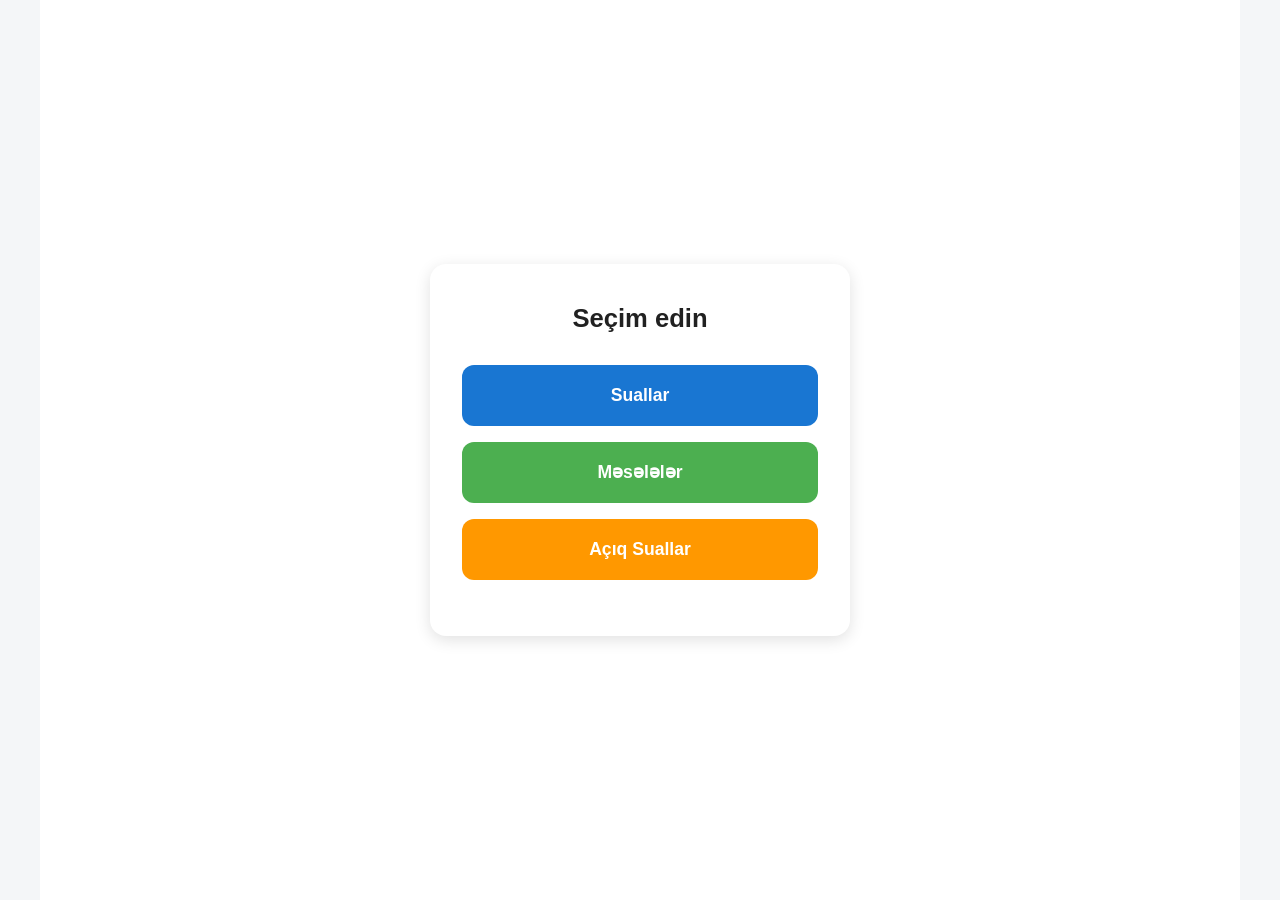
==== index.html @ dc727425 "first commit" ====
<!DOCTYPE html>
<html lang="az">
<head>
  <meta charset="UTF-8" />
  <meta name="viewport" content="width=device-width, initial-scale=1.0" />
  <title>Test Seçimi</title>
  <link rel="stylesheet" href="./CSS/styles0.css" />
</head>
<body>

  <div class="app">
    <div class="content center-content">
      <div class="menu-card">
        <h1 class="menu-title">Seçim edin</h1>

        <button class="menu-btn primary" onclick="goToQuestions()">
          Suallar
        </button>

        <button class="menu-btn secondary" onclick="goToConditions()">
          Məsələlər
        </button>

        <!-- New button added -->
        <button class="menu-btn tertiary" onclick="goToOpenQuestions()">
          Açıq Suallar
        </button>
      </div>
    </div>
  </div>

  <script src="./JavaScript/script0.js"></script>
</body>
</html>
---- CSS/styles0.css ----
/* ==== BASE (same system you sent) ==== */
:root {
  --primary-color: #1976d2;
  --primary-dark: #1565c0;
  --secondary-color: #4caf50;
  --secondary-dark: #2e7d32;
  --light-bg: #f4f6f8;
  --white: #ffffff;
  --text-primary: #212121;
  --text-secondary: #757575;
  --border-color: #e0e0e0;
  --shadow-light: 0 2px 8px rgba(0,0,0,0.08);
  --shadow-medium: 0 4px 16px rgba(0,0,0,0.12);
  --radius-md: 12px;
  --radius-lg: 16px;
  --transition: all 0.3s ease;
}

* {
  box-sizing: border-box;
  margin: 0;
  padding: 0;
}

html, body {
  height: 100%;
  font-family: -apple-system, BlinkMacSystemFont, 'Segoe UI', Roboto, sans-serif;
  background: var(--light-bg);
  color: var(--text-primary);
}

/* ==== APP ==== */
.app {
  min-height: 100vh;
  max-width: 1200px;
  margin: 0 auto;
  background: var(--white);
  display: flex;
}

/* ==== CENTER CONTENT ==== */
.center-content {
  flex: 1;
  display: flex;
  align-items: center;
  justify-content: center;
  padding: 1.5rem;
}

/* ==== MENU CARD ==== */
.menu-card {
  background: var(--white);
  padding: 2.5rem 2rem;
  border-radius: var(--radius-lg);
  box-shadow: var(--shadow-medium);
  width: 100%;
  max-width: 420px;
  text-align: center;
}

.menu-title {
  font-size: 1.6rem;
  margin-bottom: 2rem;
  color: var(--text-primary);
}

/* ==== BUTTONS ==== */
.menu-btn {
  width: 100%;
  padding: 1.25rem;
  margin-bottom: 1rem;
  font-size: 1.1rem;
  font-weight: 600;
  border-radius: var(--radius-md);
  border: none;
  cursor: pointer;
  transition: var(--transition);
}

.menu-btn.primary {
  background: var(--primary-color);
  color: white;
}

.menu-btn.primary:hover {
  background: var(--primary-dark);
  transform: translateY(-2px);
  box-shadow: var(--shadow-light);
}

.menu-btn.secondary {
  background: var(--secondary-color);
  color: white;
}

.menu-btn.secondary:hover {
  background: var(--secondary-dark);
  transform: translateY(-2px);
  box-shadow: var(--shadow-light);
}

/* ==== MOBILE ==== */
@media (max-width: 767px) {
  .menu-card {
    padding: 2rem 1.5rem;
  }

  .menu-title {
    font-size: 1.3rem;
  }

  .menu-btn {
    font-size: 1rem;
    padding: 1rem;
  }
}
/* Add a new color variable for the third button */
:root {
  /* ... existing variables ... */
  --tertiary-color: #ff9800;
  --tertiary-dark: #f57c00;
}

/* Add styling for the tertiary button */
.menu-btn.tertiary {
  background: var(--tertiary-color);
  color: white;
}

.menu-btn.tertiary:hover {
  background: var(--tertiary-dark);
  transform: translateY(-2px);
  box-shadow: var(--shadow-light);
}
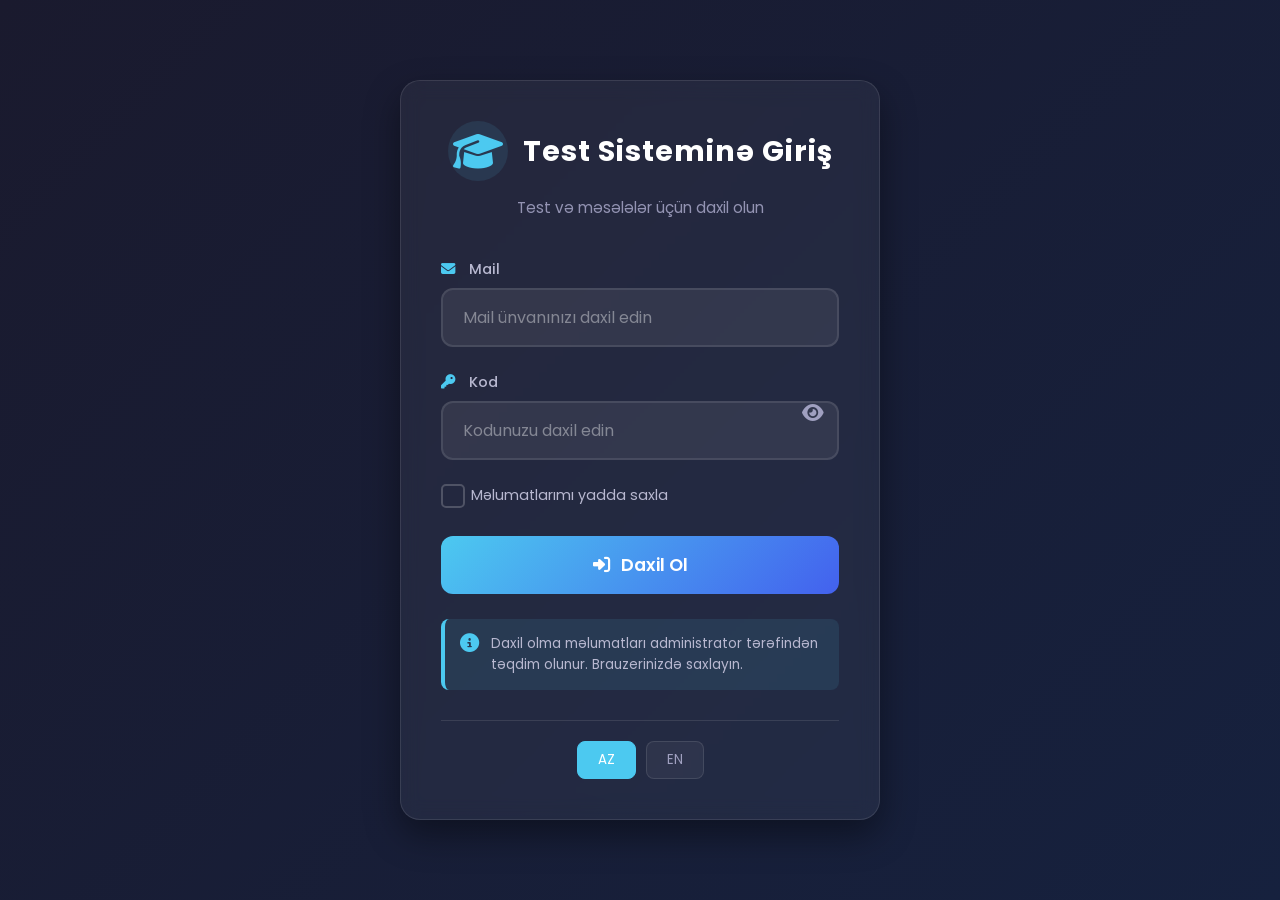
==== commit 6bf4ef6b: "salam" ====
--- a/index.html
+++ b/index.html
@@ -1,34 +1,68 @@
 <!DOCTYPE html>
-<html lang="az">
+<html lang="en">
 <head>
-  <meta charset="UTF-8" />
-  <meta name="viewport" content="width=device-width, initial-scale=1.0" />
-  <title>Test Seçimi</title>
-  <link rel="stylesheet" href="./CSS/styles0.css" />
+    <meta charset="UTF-8">
+    <meta name="viewport" content="width=device-width, initial-scale=1.0">
+    <title>Login - Test Sisteminə Giriş</title>
+    <link rel="stylesheet" href="./CSS/styles3.css">
+    <link rel="stylesheet" href="https://cdnjs.cloudflare.com/ajax/libs/font-awesome/6.4.0/css/all.min.css">
+    <link href="https://fonts.googleapis.com/css2?family=Poppins:wght@300;400;500;600;700&display=swap" rel="stylesheet">
 </head>
 <body>
+    <div class="container">
+        <div class="login-box">
+            <div class="header">
+                <div class="logo">
+                    <i class="fas fa-graduation-cap"></i>
+                    <h1>Test Sisteminə Giriş</h1>
+                </div>
+                <p class="subtitle">Test və məsələlər üçün daxil olun</p>
+            </div>
+            
+            <form id="loginForm" class="login-form">
+                <div class="form-group">
+                    <label for="email">
+                        <i class="fas fa-envelope"></i> Mail
+                    </label>
+                    <input type="email" id="email" name="email" placeholder="Mail ünvanınızı daxil edin" required>
+                </div>
+                
+                <div class="form-group">
+                    <label for="password">
+                        <i class="fas fa-key"></i> Kod
+                    </label>
+                    <input type="password" id="password" name="password" placeholder="Kodunuzu daxil edin" required>
+                    <div class="password-toggle">
+                        <i class="fas fa-eye" id="togglePassword"></i>
+                    </div>
+                </div>
+                
+                <div class="form-options">
+                    <label class="checkbox">
+                        <input type="checkbox" id="remember">
+                        <span>Məlumatlarımı yadda saxla</span>
+                    </label>
+                </div>
+                
+                <button type="submit" class="login-btn">
+                    <i class="fas fa-sign-in-alt"></i> Daxil Ol
+                </button>
+                
+                <div class="info-box">
+                    <i class="fas fa-info-circle"></i>
+                    <p>Daxil olma məlumatları administrator tərəfindən təqdim olunur. Brauzerinizdə saxlayın.</p>
+                </div>
+            </form>
+            
+            <div class="message" id="message"></div>
+            
+            <div class="language-switch">
+                <button class="lang-btn active" id="langAz">AZ</button>
+                <button class="lang-btn" id="langEn">EN</button>
+            </div>
+        </div>
+    </div>
 
-  <div class="app">
-    <div class="content center-content">
-      <div class="menu-card">
-        <h1 class="menu-title">Seçim edin</h1>
-
-        <button class="menu-btn primary" onclick="goToQuestions()">
-          Suallar
-        </button>
-
-        <button class="menu-btn secondary" onclick="goToConditions()">
-          Məsələlər
-        </button>
-
-        <!-- New button added -->
-        <button class="menu-btn tertiary" onclick="goToOpenQuestions()">
-          Açıq Suallar
-        </button>
-      </div>
-    </div>
-  </div>
-
-  <script src="./JavaScript/script0.js"></script>
+    <script src="./JavaScript/script4.js"></script>
 </body>
 </html>
--- a/CSS/styles3.css
+++ b/CSS/styles3.css
@@ -0,0 +1,328 @@
+* {
+    margin: 0;
+    padding: 0;
+    box-sizing: border-box;
+    font-family: 'Poppins', sans-serif;
+}
+
+body {
+    background: linear-gradient(135deg, #1a1a2e 0%, #16213e 100%);
+    min-height: 100vh;
+    display: flex;
+    align-items: center;
+    justify-content: center;
+    padding: 20px;
+}
+
+.container {
+    width: 100%;
+    max-width: 480px;
+    animation: fadeIn 0.8s ease-out;
+}
+
+@keyframes fadeIn {
+    from { opacity: 0; transform: translateY(20px); }
+    to { opacity: 1; transform: translateY(0); }
+}
+
+.login-box {
+    background: rgba(255, 255, 255, 0.05);
+    backdrop-filter: blur(10px);
+    border-radius: 20px;
+    padding: 40px;
+    box-shadow: 0 15px 35px rgba(0, 0, 0, 0.4);
+    border: 1px solid rgba(255, 255, 255, 0.1);
+}
+
+.header {
+    text-align: center;
+    margin-bottom: 40px;
+}
+
+.logo {
+    display: flex;
+    align-items: center;
+    justify-content: center;
+    gap: 15px;
+    margin-bottom: 15px;
+}
+
+.logo i {
+    font-size: 2.5rem;
+    color: #4cc9f0;
+    background: rgba(76, 201, 240, 0.1);
+    width: 60px;
+    height: 60px;
+    display: flex;
+    align-items: center;
+    justify-content: center;
+    border-radius: 50%;
+}
+
+.logo h1 {
+    color: #fff;
+    font-size: 1.8rem;
+    font-weight: 700;
+    letter-spacing: 1px;
+}
+
+.subtitle {
+    color: #a0a0c0;
+    font-size: 0.95rem;
+    opacity: 0.9;
+}
+
+.login-form {
+    margin-bottom: 30px;
+}
+
+.form-group {
+    margin-bottom: 25px;
+    position: relative;
+}
+
+.form-group label {
+    display: block;
+    color: #b8b8d0;
+    margin-bottom: 8px;
+    font-size: 0.9rem;
+    font-weight: 500;
+}
+
+.form-group label i {
+    margin-right: 10px;
+    color: #4cc9f0;
+}
+
+.form-group input {
+    width: 100%;
+    padding: 15px 20px;
+    padding-right: 50px;
+    background: rgba(255, 255, 255, 0.07);
+    border: 2px solid rgba(255, 255, 255, 0.1);
+    border-radius: 12px;
+    color: #fff;
+    font-size: 1rem;
+    transition: all 0.3s ease;
+}
+
+.form-group input:focus {
+    outline: none;
+    border-color: #4cc9f0;
+    background: rgba(255, 255, 255, 0.1);
+    box-shadow: 0 0 0 3px rgba(76, 201, 240, 0.2);
+}
+
+.form-group input::placeholder {
+    color: rgba(255, 255, 255, 0.4);
+}
+
+.password-toggle {
+    position: absolute;
+    right: 15px;
+    top: 42px;
+    transform: translateY(-50%);
+    cursor: pointer;
+    color: #a0a0c0;
+    transition: color 0.3s ease;
+}
+
+.password-toggle:hover {
+    color: #4cc9f0;
+}
+
+.password-toggle i {
+    font-size: 1.2rem;
+}
+
+.form-options {
+    display: flex;
+    justify-content: space-between;
+    align-items: center;
+    margin-bottom: 30px;
+}
+
+.checkbox {
+    display: flex;
+    align-items: center;
+    cursor: pointer;
+    color: #b8b8d0;
+    font-size: 0.9rem;
+}
+
+.checkbox input {
+    display: none;
+}
+
+.checkbox span {
+    position: relative;
+    padding-left: 30px;
+}
+
+.checkbox span::before {
+    content: '';
+    position: absolute;
+    left: 0;
+    top: 50%;
+    transform: translateY(-50%);
+    width: 20px;
+    height: 20px;
+    border: 2px solid rgba(255, 255, 255, 0.2);
+    border-radius: 5px;
+    transition: all 0.3s ease;
+}
+
+.checkbox input:checked + span::before {
+    background: #4cc9f0;
+    border-color: #4cc9f0;
+}
+
+.checkbox input:checked + span::after {
+    content: '✓';
+    position: absolute;
+    left: 5px;
+    top: 50%;
+    transform: translateY(-50%);
+    color: white;
+    font-size: 0.8rem;
+    font-weight: bold;
+}
+
+.login-btn {
+    width: 100%;
+    padding: 16px;
+    background: linear-gradient(135deg, #4cc9f0 0%, #4361ee 100%);
+    border: none;
+    border-radius: 12px;
+    color: white;
+    font-size: 1.1rem;
+    font-weight: 600;
+    cursor: pointer;
+    transition: all 0.3s ease;
+    display: flex;
+    align-items: center;
+    justify-content: center;
+    gap: 10px;
+    margin-bottom: 25px;
+}
+
+.login-btn:hover {
+    transform: translateY(-2px);
+    box-shadow: 0 7px 20px rgba(76, 201, 240, 0.4);
+}
+
+.login-btn:active {
+    transform: translateY(0);
+}
+
+.info-box {
+    background: rgba(76, 201, 240, 0.1);
+    border-left: 4px solid #4cc9f0;
+    padding: 15px;
+    border-radius: 8px;
+    display: flex;
+    gap: 12px;
+    margin-top: 20px;
+}
+
+.info-box i {
+    color: #4cc9f0;
+    font-size: 1.2rem;
+    flex-shrink: 0;
+}
+
+.info-box p {
+    color: #b8b8d0;
+    font-size: 0.85rem;
+    line-height: 1.5;
+}
+
+.message {
+    padding: 15px;
+    border-radius: 10px;
+    text-align: center;
+    margin-top: 20px;
+    display: none;
+    animation: slideIn 0.3s ease;
+}
+
+@keyframes slideIn {
+    from { opacity: 0; transform: translateY(-10px); }
+    to { opacity: 1; transform: translateY(0); }
+}
+
+.message.success {
+    background: rgba(72, 187, 120, 0.1);
+    color: #48bb78;
+    border: 1px solid rgba(72, 187, 120, 0.3);
+    display: block;
+}
+
+.message.error {
+    background: rgba(245, 101, 101, 0.1);
+    color: #f56565;
+    border: 1px solid rgba(245, 101, 101, 0.3);
+    display: block;
+}
+
+.language-switch {
+    display: flex;
+    justify-content: center;
+    gap: 10px;
+    margin-top: 20px;
+    padding-top: 20px;
+    border-top: 1px solid rgba(255, 255, 255, 0.1);
+}
+
+.lang-btn {
+    padding: 8px 20px;
+    background: rgba(255, 255, 255, 0.05);
+    border: 1px solid rgba(255, 255, 255, 0.1);
+    border-radius: 8px;
+    color: #a0a0c0;
+    cursor: pointer;
+    transition: all 0.3s ease;
+}
+
+.lang-btn:hover {
+    background: rgba(255, 255, 255, 0.1);
+}
+
+.lang-btn.active {
+    background: #4cc9f0;
+    color: white;
+    border-color: #4cc9f0;
+}
+
+/* Responsive Design */
+@media (max-width: 576px) {
+    .login-box {
+        padding: 30px 25px;
+    }
+    
+    .logo {
+        flex-direction: column;
+        gap: 10px;
+    }
+    
+    .logo h1 {
+        font-size: 1.5rem;
+        text-align: center;
+    }
+    
+    .form-options {
+        flex-direction: column;
+        align-items: flex-start;
+        gap: 15px;
+    }
+    
+    .language-switch {
+        flex-direction: column;
+        align-items: center;
+    }
+    
+    .lang-btn {
+        width: 100%;
+        max-width: 100px;
+    }
+}
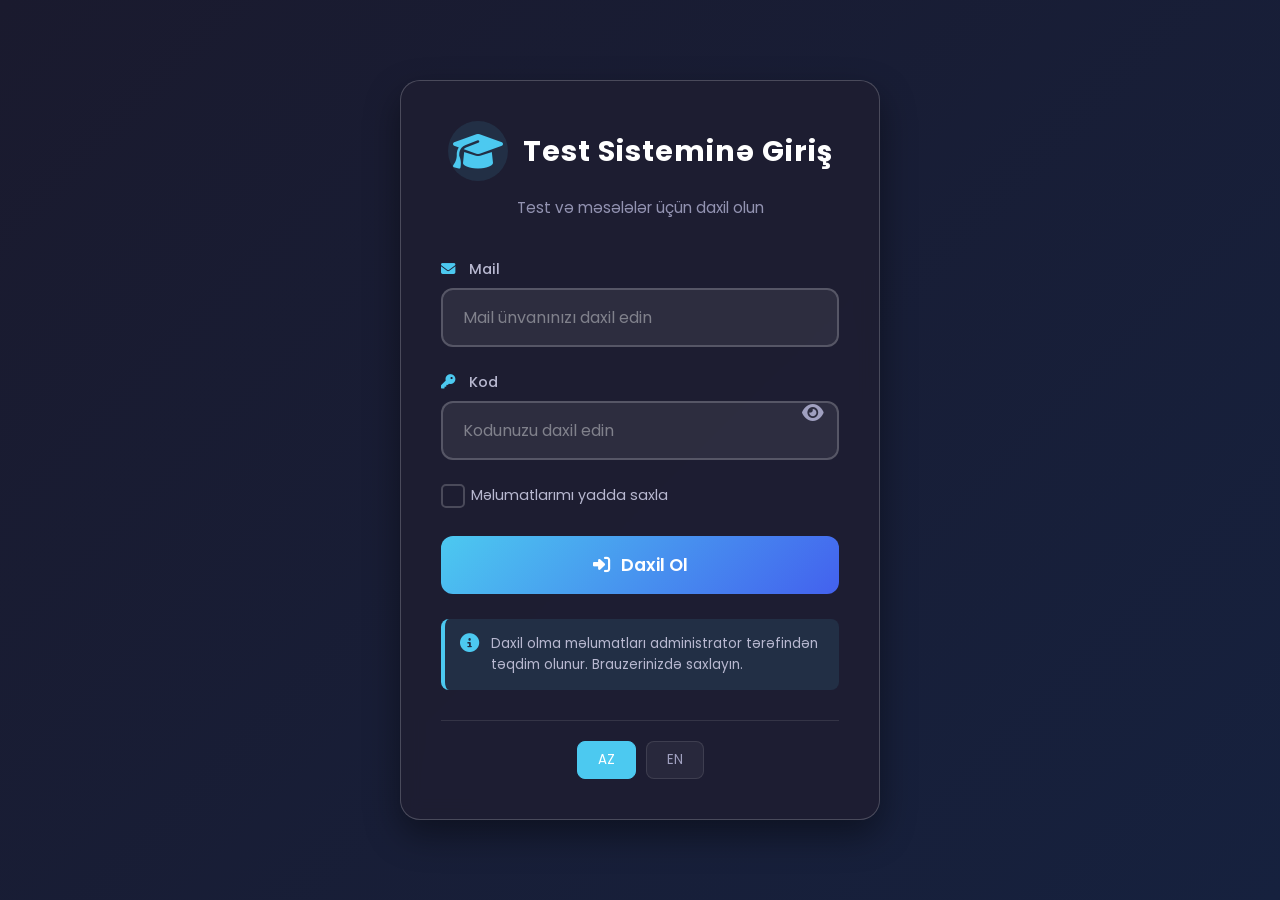
==== commit 4df993a9: "safari" ====
--- a/index.html
+++ b/index.html
@@ -7,6 +7,9 @@
     <link rel="stylesheet" href="./CSS/styles3.css">
     <link rel="stylesheet" href="https://cdnjs.cloudflare.com/ajax/libs/font-awesome/6.4.0/css/all.min.css">
     <link href="https://fonts.googleapis.com/css2?family=Poppins:wght@300;400;500;600;700&display=swap" rel="stylesheet">
+    <!-- Safari specific meta tags -->
+    <meta name="apple-mobile-web-app-capable" content="yes">
+    <meta name="apple-mobile-web-app-status-bar-style" content="black-translucent">
 </head>
 <body>
     <div class="container">
@@ -24,14 +27,14 @@
                     <label for="email">
                         <i class="fas fa-envelope"></i> Mail
                     </label>
-                    <input type="email" id="email" name="email" placeholder="Mail ünvanınızı daxil edin" required>
+                    <input type="email" id="email" name="email" placeholder="Mail ünvanınızı daxil edin" required autocomplete="username">
                 </div>
                 
                 <div class="form-group">
                     <label for="password">
                         <i class="fas fa-key"></i> Kod
                     </label>
-                    <input type="password" id="password" name="password" placeholder="Kodunuzu daxil edin" required>
+                    <input type="password" id="password" name="password" placeholder="Kodunuzu daxil edin" required autocomplete="current-password">
                     <div class="password-toggle">
                         <i class="fas fa-eye" id="togglePassword"></i>
                     </div>
@@ -57,12 +60,73 @@
             <div class="message" id="message"></div>
             
             <div class="language-switch">
-                <button class="lang-btn active" id="langAz">AZ</button>
-                <button class="lang-btn" id="langEn">EN</button>
+                <button type="button" class="lang-btn active" id="langAz">AZ</button>
+                <button type="button" class="lang-btn" id="langEn">EN</button>
+            </div>
+            
+            <!-- Safari fallback warning (hidden by default) -->
+            <div class="safari-warning" id="safariWarning">
+                <i class="fas fa-exclamation-triangle"></i>
+                <p>Brauzeriniz məlumatları yadda saxlamaq üçün icazə tələb edə bilər. Zəhmət olmasa izin verin.</p>
             </div>
         </div>
     </div>
 
     <script src="./JavaScript/script4.js"></script>
+    <!-- Safari polyfills -->
+    <script>
+        // Safari localStorage fix
+        if (typeof window.localStorage === 'undefined' || window.localStorage === null) {
+            (function() {
+                var Storage = function() {
+                    var data = {};
+                    
+                    this.setItem = function(key, value) {
+                        data[key] = String(value);
+                        // Also try to set a cookie as backup
+                        document.cookie = key + "=" + value + "; path=/; max-age=31536000";
+                    };
+                    
+                    this.getItem = function(key) {
+                        if (data.hasOwnProperty(key)) {
+                            return data[key];
+                        }
+                        // Try to get from cookie
+                        var name = key + "=";
+                        var decodedCookie = decodeURIComponent(document.cookie);
+                        var ca = decodedCookie.split(';');
+                        for(var i = 0; i <ca.length; i++) {
+                            var c = ca[i];
+                            while (c.charAt(0) === ' ') {
+                                c = c.substring(1);
+                            }
+                            if (c.indexOf(name) === 0) {
+                                return c.substring(name.length, c.length);
+                            }
+                        }
+                        return null;
+                    };
+                    
+                    this.removeItem = function(key) {
+                        delete data[key];
+                        document.cookie = key + "=; expires=Thu, 01 Jan 1970 00:00:00 UTC; path=/;";
+                    };
+                    
+                    this.clear = function() {
+                        data = {};
+                        var cookies = document.cookie.split(";");
+                        for (var i = 0; i < cookies.length; i++) {
+                            var cookie = cookies[i];
+                            var eqPos = cookie.indexOf("=");
+                            var name = eqPos > -1 ? cookie.substr(0, eqPos) : cookie;
+                            document.cookie = name + "=;expires=Thu, 01 Jan 1970 00:00:00 GMT;path=/";
+                        }
+                    };
+                };
+                
+                window.localStorage = new Storage();
+            })();
+        }
+    </script>
 </body>
 </html>
--- a/CSS/styles3.css
+++ b/CSS/styles3.css
@@ -1,37 +1,78 @@
+/* Safari specific fixes */
 * {
     margin: 0;
     padding: 0;
+    -webkit-box-sizing: border-box;
+    -moz-box-sizing: border-box;
     box-sizing: border-box;
-    font-family: 'Poppins', sans-serif;
+    font-family: -apple-system, BlinkMacSystemFont, 'Poppins', 'Segoe UI', Roboto, Oxygen, Ubuntu, sans-serif;
 }
 
 body {
+    background: #1a1a2e;
+    background: -webkit-linear-gradient(135deg, #1a1a2e 0%, #16213e 100%);
     background: linear-gradient(135deg, #1a1a2e 0%, #16213e 100%);
     min-height: 100vh;
-    display: flex;
-    align-items: center;
+    min-height: -webkit-fill-available;
+    display: -webkit-box;
+    display: -webkit-flex;
+    display: -moz-box;
+    display: -ms-flexbox;
+    display: flex;
+    -webkit-box-align: center;
+    -webkit-align-items: center;
+    -moz-box-align: center;
+    -ms-flex-align: center;
+    align-items: center;
+    -webkit-box-pack: center;
+    -webkit-justify-content: center;
+    -moz-box-pack: center;
+    -ms-flex-pack: center;
     justify-content: center;
     padding: 20px;
+}
+
+html {
+    height: -webkit-fill-available;
 }
 
 .container {
     width: 100%;
     max-width: 480px;
+    -webkit-animation: fadeIn 0.8s ease-out;
     animation: fadeIn 0.8s ease-out;
 }
 
+@-webkit-keyframes fadeIn {
+    from { opacity: 0; -webkit-transform: translateY(20px); transform: translateY(20px); }
+    to { opacity: 1; -webkit-transform: translateY(0); transform: translateY(0); }
+}
+
 @keyframes fadeIn {
-    from { opacity: 0; transform: translateY(20px); }
-    to { opacity: 1; transform: translateY(0); }
+    from { opacity: 0; -webkit-transform: translateY(20px); transform: translateY(20px); }
+    to { opacity: 1; -webkit-transform: translateY(0); transform: translateY(0); }
 }
 
 .login-box {
-    background: rgba(255, 255, 255, 0.05);
-    backdrop-filter: blur(10px);
+    background: rgba(255, 255, 255, 0.95);
+    /* Safari fallback for backdrop-filter */
+    background: -webkit-linear-gradient(rgba(255, 255, 255, 0.1), rgba(255, 255, 255, 0.05));
     border-radius: 20px;
     padding: 40px;
+    -webkit-box-shadow: 0 15px 35px rgba(0, 0, 0, 0.4);
     box-shadow: 0 15px 35px rgba(0, 0, 0, 0.4);
-    border: 1px solid rgba(255, 255, 255, 0.1);
+    border: 1px solid rgba(255, 255, 255, 0.2);
+    position: relative;
+    z-index: 1;
+}
+
+/* Safari backdrop-filter fallback */
+@supports ((-webkit-backdrop-filter: blur(10px)) or (backdrop-filter: blur(10px))) {
+    .login-box {
+        background: rgba(255, 255, 255, 0.05);
+        -webkit-backdrop-filter: blur(10px);
+        backdrop-filter: blur(10px);
+    }
 }
 
 .header {
@@ -40,8 +81,20 @@
 }
 
 .logo {
-    display: flex;
-    align-items: center;
+    display: -webkit-box;
+    display: -webkit-flex;
+    display: -moz-box;
+    display: -ms-flexbox;
+    display: flex;
+    -webkit-box-align: center;
+    -webkit-align-items: center;
+    -moz-box-align: center;
+    -ms-flex-align: center;
+    align-items: center;
+    -webkit-box-pack: center;
+    -webkit-justify-content: center;
+    -moz-box-pack: center;
+    -ms-flex-pack: center;
     justify-content: center;
     gap: 15px;
     margin-bottom: 15px;
@@ -53,10 +106,23 @@
     background: rgba(76, 201, 240, 0.1);
     width: 60px;
     height: 60px;
-    display: flex;
-    align-items: center;
+    display: -webkit-box;
+    display: -webkit-flex;
+    display: -moz-box;
+    display: -ms-flexbox;
+    display: flex;
+    -webkit-box-align: center;
+    -webkit-align-items: center;
+    -moz-box-align: center;
+    -ms-flex-align: center;
+    align-items: center;
+    -webkit-box-pack: center;
+    -webkit-justify-content: center;
+    -moz-box-pack: center;
+    -ms-flex-pack: center;
     justify-content: center;
     border-radius: 50%;
+    -webkit-border-radius: 50%;
 }
 
 .logo h1 {
@@ -64,12 +130,15 @@
     font-size: 1.8rem;
     font-weight: 700;
     letter-spacing: 1px;
+    -webkit-font-smoothing: antialiased;
+    -moz-osx-font-smoothing: grayscale;
 }
 
 .subtitle {
     color: #a0a0c0;
     font-size: 0.95rem;
     opacity: 0.9;
+    -webkit-font-smoothing: antialiased;
 }
 
 .login-form {
@@ -87,6 +156,7 @@
     margin-bottom: 8px;
     font-size: 0.9rem;
     font-weight: 500;
+    -webkit-font-smoothing: antialiased;
 }
 
 .form-group label i {
@@ -99,18 +169,37 @@
     padding: 15px 20px;
     padding-right: 50px;
     background: rgba(255, 255, 255, 0.07);
-    border: 2px solid rgba(255, 255, 255, 0.1);
+    border: 2px solid rgba(255, 255, 255, 0.2);
     border-radius: 12px;
+    -webkit-border-radius: 12px;
     color: #fff;
     font-size: 1rem;
+    -webkit-transition: all 0.3s ease;
     transition: all 0.3s ease;
-}
-
+    -webkit-appearance: none;
+    -moz-appearance: none;
+    appearance: none;
+}
+
+/* Safari input focus fix */
 .form-group input:focus {
     outline: none;
     border-color: #4cc9f0;
     background: rgba(255, 255, 255, 0.1);
+    -webkit-box-shadow: 0 0 0 3px rgba(76, 201, 240, 0.2);
     box-shadow: 0 0 0 3px rgba(76, 201, 240, 0.2);
+}
+
+.form-group input::-webkit-input-placeholder {
+    color: rgba(255, 255, 255, 0.4);
+}
+
+.form-group input::-moz-placeholder {
+    color: rgba(255, 255, 255, 0.4);
+}
+
+.form-group input:-ms-input-placeholder {
+    color: rgba(255, 255, 255, 0.4);
 }
 
 .form-group input::placeholder {
@@ -121,10 +210,15 @@
     position: absolute;
     right: 15px;
     top: 42px;
+    -webkit-transform: translateY(-50%);
+    -moz-transform: translateY(-50%);
+    -ms-transform: translateY(-50%);
     transform: translateY(-50%);
     cursor: pointer;
     color: #a0a0c0;
+    -webkit-transition: color 0.3s ease;
     transition: color 0.3s ease;
+    z-index: 2;
 }
 
 .password-toggle:hover {
@@ -136,18 +230,40 @@
 }
 
 .form-options {
-    display: flex;
+    display: -webkit-box;
+    display: -webkit-flex;
+    display: -moz-box;
+    display: -ms-flexbox;
+    display: flex;
+    -webkit-box-pack: justify;
+    -webkit-justify-content: space-between;
+    -moz-box-pack: justify;
+    -ms-flex-pack: justify;
     justify-content: space-between;
+    -webkit-box-align: center;
+    -webkit-align-items: center;
+    -moz-box-align: center;
+    -ms-flex-align: center;
     align-items: center;
     margin-bottom: 30px;
 }
 
 .checkbox {
-    display: flex;
+    display: -webkit-box;
+    display: -webkit-flex;
+    display: -moz-box;
+    display: -ms-flexbox;
+    display: flex;
+    -webkit-box-align: center;
+    -webkit-align-items: center;
+    -moz-box-align: center;
+    -ms-flex-align: center;
     align-items: center;
     cursor: pointer;
     color: #b8b8d0;
     font-size: 0.9rem;
+    -webkit-font-smoothing: antialiased;
+    -webkit-tap-highlight-color: transparent;
 }
 
 .checkbox input {
@@ -157,6 +273,10 @@
 .checkbox span {
     position: relative;
     padding-left: 30px;
+    -webkit-user-select: none;
+    -moz-user-select: none;
+    -ms-user-select: none;
+    user-select: none;
 }
 
 .checkbox span::before {
@@ -164,11 +284,16 @@
     position: absolute;
     left: 0;
     top: 50%;
+    -webkit-transform: translateY(-50%);
+    -moz-transform: translateY(-50%);
+    -ms-transform: translateY(-50%);
     transform: translateY(-50%);
     width: 20px;
     height: 20px;
     border: 2px solid rgba(255, 255, 255, 0.2);
     border-radius: 5px;
+    -webkit-border-radius: 5px;
+    -webkit-transition: all 0.3s ease;
     transition: all 0.3s ease;
 }
 
@@ -182,6 +307,9 @@
     position: absolute;
     left: 5px;
     top: 50%;
+    -webkit-transform: translateY(-50%);
+    -moz-transform: translateY(-50%);
+    -ms-transform: translateY(-50%);
     transform: translateY(-50%);
     color: white;
     font-size: 0.8rem;
@@ -191,27 +319,54 @@
 .login-btn {
     width: 100%;
     padding: 16px;
+    background: #4cc9f0;
+    background: -webkit-linear-gradient(135deg, #4cc9f0 0%, #4361ee 100%);
     background: linear-gradient(135deg, #4cc9f0 0%, #4361ee 100%);
     border: none;
     border-radius: 12px;
+    -webkit-border-radius: 12px;
     color: white;
     font-size: 1.1rem;
     font-weight: 600;
     cursor: pointer;
+    -webkit-transition: all 0.3s ease;
     transition: all 0.3s ease;
-    display: flex;
-    align-items: center;
+    display: -webkit-box;
+    display: -webkit-flex;
+    display: -moz-box;
+    display: -ms-flexbox;
+    display: flex;
+    -webkit-box-align: center;
+    -webkit-align-items: center;
+    -moz-box-align: center;
+    -ms-flex-align: center;
+    align-items: center;
+    -webkit-box-pack: center;
+    -webkit-justify-content: center;
+    -moz-box-pack: center;
+    -ms-flex-pack: center;
     justify-content: center;
     gap: 10px;
     margin-bottom: 25px;
+    -webkit-tap-highlight-color: transparent;
+    -webkit-appearance: none;
+    -moz-appearance: none;
+    appearance: none;
 }
 
 .login-btn:hover {
+    -webkit-transform: translateY(-2px);
+    -moz-transform: translateY(-2px);
+    -ms-transform: translateY(-2px);
     transform: translateY(-2px);
+    -webkit-box-shadow: 0 7px 20px rgba(76, 201, 240, 0.4);
     box-shadow: 0 7px 20px rgba(76, 201, 240, 0.4);
 }
 
 .login-btn:active {
+    -webkit-transform: translateY(0);
+    -moz-transform: translateY(0);
+    -ms-transform: translateY(0);
     transform: translateY(0);
 }
 
@@ -220,6 +375,11 @@
     border-left: 4px solid #4cc9f0;
     padding: 15px;
     border-radius: 8px;
+    -webkit-border-radius: 8px;
+    display: -webkit-box;
+    display: -webkit-flex;
+    display: -moz-box;
+    display: -ms-flexbox;
     display: flex;
     gap: 12px;
     margin-top: 20px;
@@ -228,6 +388,8 @@
 .info-box i {
     color: #4cc9f0;
     font-size: 1.2rem;
+    -webkit-flex-shrink: 0;
+    -ms-flex-negative: 0;
     flex-shrink: 0;
 }
 
@@ -235,20 +397,28 @@
     color: #b8b8d0;
     font-size: 0.85rem;
     line-height: 1.5;
+    -webkit-font-smoothing: antialiased;
 }
 
 .message {
     padding: 15px;
     border-radius: 10px;
+    -webkit-border-radius: 10px;
     text-align: center;
     margin-top: 20px;
     display: none;
+    -webkit-animation: slideIn 0.3s ease;
     animation: slideIn 0.3s ease;
 }
 
+@-webkit-keyframes slideIn {
+    from { opacity: 0; -webkit-transform: translateY(-10px); transform: translateY(-10px); }
+    to { opacity: 1; -webkit-transform: translateY(0); transform: translateY(0); }
+}
+
 @keyframes slideIn {
-    from { opacity: 0; transform: translateY(-10px); }
-    to { opacity: 1; transform: translateY(0); }
+    from { opacity: 0; -webkit-transform: translateY(-10px); transform: translateY(-50%); }
+    to { opacity: 1; -webkit-transform: translateY(0); transform: translateY(0); }
 }
 
 .message.success {
@@ -266,7 +436,15 @@
 }
 
 .language-switch {
-    display: flex;
+    display: -webkit-box;
+    display: -webkit-flex;
+    display: -moz-box;
+    display: -ms-flexbox;
+    display: flex;
+    -webkit-box-pack: center;
+    -webkit-justify-content: center;
+    -moz-box-pack: center;
+    -ms-flex-pack: center;
     justify-content: center;
     gap: 10px;
     margin-top: 20px;
@@ -279,9 +457,15 @@
     background: rgba(255, 255, 255, 0.05);
     border: 1px solid rgba(255, 255, 255, 0.1);
     border-radius: 8px;
+    -webkit-border-radius: 8px;
     color: #a0a0c0;
     cursor: pointer;
+    -webkit-transition: all 0.3s ease;
     transition: all 0.3s ease;
+    -webkit-appearance: none;
+    -moz-appearance: none;
+    appearance: none;
+    -webkit-tap-highlight-color: transparent;
 }
 
 .lang-btn:hover {
@@ -294,6 +478,59 @@
     border-color: #4cc9f0;
 }
 
+.safari-warning {
+    display: none;
+    background: rgba(245, 158, 11, 0.1);
+    border: 1px solid rgba(245, 158, 11, 0.3);
+    border-radius: 8px;
+    padding: 12px;
+    margin-top: 15px;
+    gap: 10px;
+    align-items: center;
+}
+
+.safari-warning.show {
+    display: flex;
+}
+
+.safari-warning i {
+    color: #f59e0b;
+    flex-shrink: 0;
+}
+
+.safari-warning p {
+    color: #fbbf24;
+    font-size: 0.8rem;
+    margin: 0;
+}
+
+/* Safari specific media queries */
+@media screen and (-webkit-min-device-pixel-ratio: 0) {
+    .login-box {
+        background: rgba(30, 30, 50, 0.95);
+    }
+    
+    input, button {
+        -webkit-appearance: none;
+        border-radius: 12px;
+    }
+}
+
+/* iOS Safari fixes */
+@supports (-webkit-touch-callout: none) {
+    body {
+        min-height: -webkit-fill-available;
+    }
+    
+    .login-box {
+        background: rgba(30, 30, 50, 0.98);
+    }
+    
+    input {
+        font-size: 16px !important; /* Prevents zoom on focus */
+    }
+}
+
 /* Responsive Design */
 @media (max-width: 576px) {
     .login-box {
@@ -301,6 +538,12 @@
     }
     
     .logo {
+        -webkit-box-orient: vertical;
+        -webkit-box-direction: normal;
+        -webkit-flex-direction: column;
+        -moz-box-orient: vertical;
+        -moz-box-direction: normal;
+        -ms-flex-direction: column;
         flex-direction: column;
         gap: 10px;
     }
@@ -311,13 +554,33 @@
     }
     
     .form-options {
+        -webkit-box-orient: vertical;
+        -webkit-box-direction: normal;
+        -webkit-flex-direction: column;
+        -moz-box-orient: vertical;
+        -moz-box-direction: normal;
+        -ms-flex-direction: column;
         flex-direction: column;
+        -webkit-box-align: start;
+        -webkit-align-items: flex-start;
+        -moz-box-align: start;
+        -ms-flex-align: start;
         align-items: flex-start;
         gap: 15px;
     }
     
     .language-switch {
+        -webkit-box-orient: vertical;
+        -webkit-box-direction: normal;
+        -webkit-flex-direction: column;
+        -moz-box-orient: vertical;
+        -moz-box-direction: normal;
+        -ms-flex-direction: column;
         flex-direction: column;
+        -webkit-box-align: center;
+        -webkit-align-items: center;
+        -moz-box-align: center;
+        -ms-flex-align: center;
         align-items: center;
     }
     
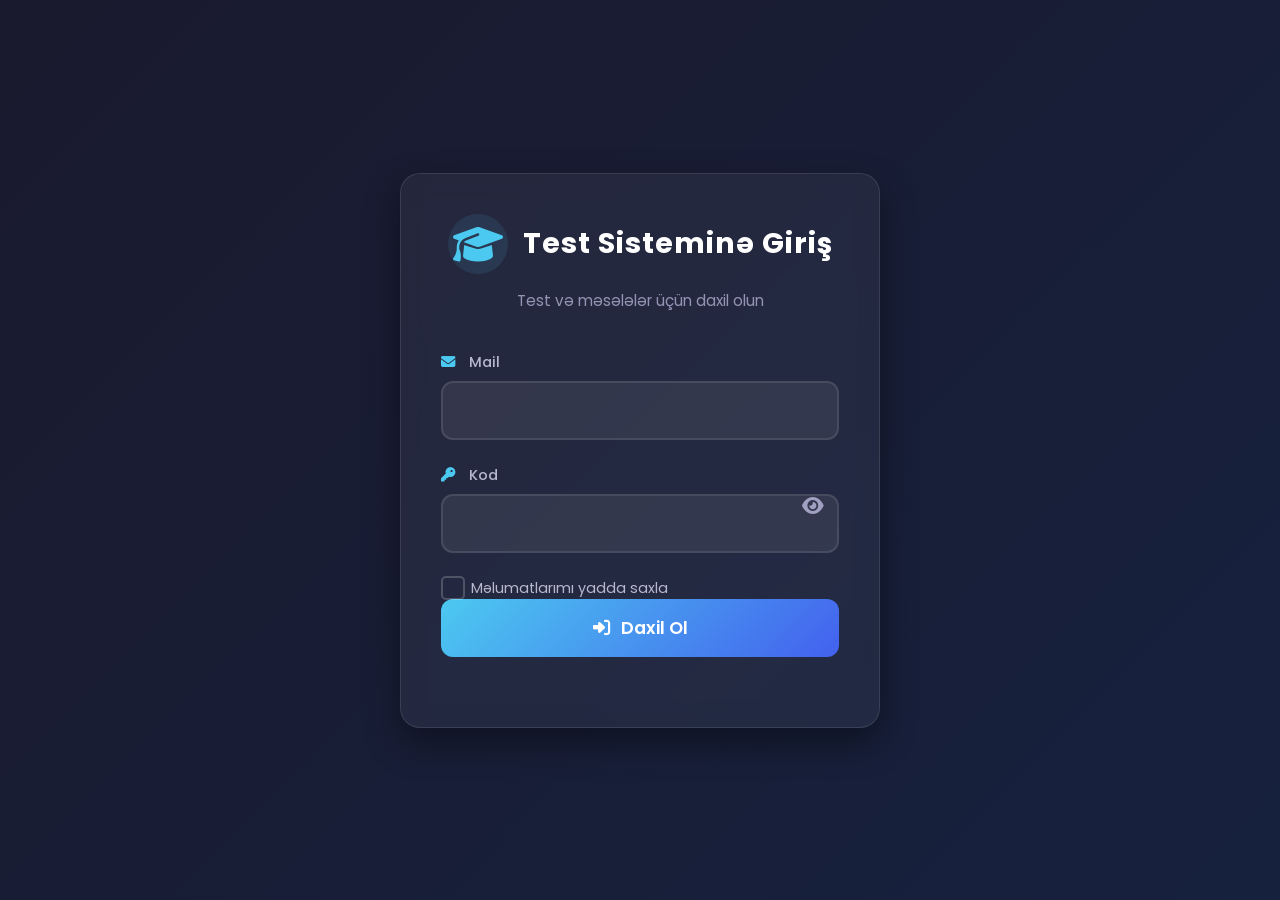
==== commit d2227b92: "nem" ====
--- a/index.html
+++ b/index.html
@@ -4,129 +4,57 @@
     <meta charset="UTF-8">
     <meta name="viewport" content="width=device-width, initial-scale=1.0">
     <title>Login - Test Sisteminə Giriş</title>
+
     <link rel="stylesheet" href="./CSS/styles3.css">
     <link rel="stylesheet" href="https://cdnjs.cloudflare.com/ajax/libs/font-awesome/6.4.0/css/all.min.css">
     <link href="https://fonts.googleapis.com/css2?family=Poppins:wght@300;400;500;600;700&display=swap" rel="stylesheet">
-    <!-- Safari specific meta tags -->
-    <meta name="apple-mobile-web-app-capable" content="yes">
-    <meta name="apple-mobile-web-app-status-bar-style" content="black-translucent">
 </head>
 <body>
-    <div class="container">
-        <div class="login-box">
-            <div class="header">
-                <div class="logo">
-                    <i class="fas fa-graduation-cap"></i>
-                    <h1>Test Sisteminə Giriş</h1>
+
+<div class="container">
+    <div class="login-box">
+
+        <div class="header">
+            <div class="logo">
+                <i class="fas fa-graduation-cap"></i>
+                <h1>Test Sisteminə Giriş</h1>
+            </div>
+            <p class="subtitle">Test və məsələlər üçün daxil olun</p>
+        </div>
+
+        <form id="loginForm" class="login-form">
+            <div class="form-group">
+                <label for="email">
+                    <i class="fas fa-envelope"></i> Mail
+                </label>
+                <input type="email" id="email" required>
+            </div>
+
+            <div class="form-group">
+                <label for="password">
+                    <i class="fas fa-key"></i> Kod
+                </label>
+                <input type="password" id="password" required>
+                <div class="password-toggle">
+                    <i class="fas fa-eye" id="togglePassword"></i>
                 </div>
-                <p class="subtitle">Test və məsələlər üçün daxil olun</p>
             </div>
-            
-            <form id="loginForm" class="login-form">
-                <div class="form-group">
-                    <label for="email">
-                        <i class="fas fa-envelope"></i> Mail
-                    </label>
-                    <input type="email" id="email" name="email" placeholder="Mail ünvanınızı daxil edin" required autocomplete="username">
-                </div>
-                
-                <div class="form-group">
-                    <label for="password">
-                        <i class="fas fa-key"></i> Kod
-                    </label>
-                    <input type="password" id="password" name="password" placeholder="Kodunuzu daxil edin" required autocomplete="current-password">
-                    <div class="password-toggle">
-                        <i class="fas fa-eye" id="togglePassword"></i>
-                    </div>
-                </div>
-                
-                <div class="form-options">
-                    <label class="checkbox">
-                        <input type="checkbox" id="remember">
-                        <span>Məlumatlarımı yadda saxla</span>
-                    </label>
-                </div>
-                
-                <button type="submit" class="login-btn">
-                    <i class="fas fa-sign-in-alt"></i> Daxil Ol
-                </button>
-                
-                <div class="info-box">
-                    <i class="fas fa-info-circle"></i>
-                    <p>Daxil olma məlumatları administrator tərəfindən təqdim olunur. Brauzerinizdə saxlayın.</p>
-                </div>
-            </form>
-            
-            <div class="message" id="message"></div>
-            
-            <div class="language-switch">
-                <button type="button" class="lang-btn active" id="langAz">AZ</button>
-                <button type="button" class="lang-btn" id="langEn">EN</button>
-            </div>
-            
-            <!-- Safari fallback warning (hidden by default) -->
-            <div class="safari-warning" id="safariWarning">
-                <i class="fas fa-exclamation-triangle"></i>
-                <p>Brauzeriniz məlumatları yadda saxlamaq üçün icazə tələb edə bilər. Zəhmət olmasa izin verin.</p>
-            </div>
-        </div>
+
+            <label class="checkbox">
+                <input type="checkbox" id="remember">
+                <span>Məlumatlarımı yadda saxla</span>
+            </label>
+
+            <button type="submit" class="login-btn">
+                <i class="fas fa-sign-in-alt"></i> Daxil Ol
+            </button>
+        </form>
+
+        <div class="message" id="message"></div>
+
     </div>
+</div>
 
-    <script src="./JavaScript/script4.js"></script>
-    <!-- Safari polyfills -->
-    <script>
-        // Safari localStorage fix
-        if (typeof window.localStorage === 'undefined' || window.localStorage === null) {
-            (function() {
-                var Storage = function() {
-                    var data = {};
-                    
-                    this.setItem = function(key, value) {
-                        data[key] = String(value);
-                        // Also try to set a cookie as backup
-                        document.cookie = key + "=" + value + "; path=/; max-age=31536000";
-                    };
-                    
-                    this.getItem = function(key) {
-                        if (data.hasOwnProperty(key)) {
-                            return data[key];
-                        }
-                        // Try to get from cookie
-                        var name = key + "=";
-                        var decodedCookie = decodeURIComponent(document.cookie);
-                        var ca = decodedCookie.split(';');
-                        for(var i = 0; i <ca.length; i++) {
-                            var c = ca[i];
-                            while (c.charAt(0) === ' ') {
-                                c = c.substring(1);
-                            }
-                            if (c.indexOf(name) === 0) {
-                                return c.substring(name.length, c.length);
-                            }
-                        }
-                        return null;
-                    };
-                    
-                    this.removeItem = function(key) {
-                        delete data[key];
-                        document.cookie = key + "=; expires=Thu, 01 Jan 1970 00:00:00 UTC; path=/;";
-                    };
-                    
-                    this.clear = function() {
-                        data = {};
-                        var cookies = document.cookie.split(";");
-                        for (var i = 0; i < cookies.length; i++) {
-                            var cookie = cookies[i];
-                            var eqPos = cookie.indexOf("=");
-                            var name = eqPos > -1 ? cookie.substr(0, eqPos) : cookie;
-                            document.cookie = name + "=;expires=Thu, 01 Jan 1970 00:00:00 GMT;path=/";
-                        }
-                    };
-                };
-                
-                window.localStorage = new Storage();
-            })();
-        }
-    </script>
+<script src="./JavaScript/script4.js"></script>
 </body>
-</html>+</html>
--- a/CSS/styles3.css
+++ b/CSS/styles3.css
@@ -1,78 +1,37 @@
-/* Safari specific fixes */
 * {
     margin: 0;
     padding: 0;
-    -webkit-box-sizing: border-box;
-    -moz-box-sizing: border-box;
     box-sizing: border-box;
-    font-family: -apple-system, BlinkMacSystemFont, 'Poppins', 'Segoe UI', Roboto, Oxygen, Ubuntu, sans-serif;
+    font-family: 'Poppins', sans-serif;
 }
 
 body {
-    background: #1a1a2e;
-    background: -webkit-linear-gradient(135deg, #1a1a2e 0%, #16213e 100%);
     background: linear-gradient(135deg, #1a1a2e 0%, #16213e 100%);
     min-height: 100vh;
-    min-height: -webkit-fill-available;
-    display: -webkit-box;
-    display: -webkit-flex;
-    display: -moz-box;
-    display: -ms-flexbox;
-    display: flex;
-    -webkit-box-align: center;
-    -webkit-align-items: center;
-    -moz-box-align: center;
-    -ms-flex-align: center;
-    align-items: center;
-    -webkit-box-pack: center;
-    -webkit-justify-content: center;
-    -moz-box-pack: center;
-    -ms-flex-pack: center;
+    display: flex;
+    align-items: center;
     justify-content: center;
     padding: 20px;
-}
-
-html {
-    height: -webkit-fill-available;
 }
 
 .container {
     width: 100%;
     max-width: 480px;
-    -webkit-animation: fadeIn 0.8s ease-out;
     animation: fadeIn 0.8s ease-out;
 }
 
-@-webkit-keyframes fadeIn {
-    from { opacity: 0; -webkit-transform: translateY(20px); transform: translateY(20px); }
-    to { opacity: 1; -webkit-transform: translateY(0); transform: translateY(0); }
-}
-
 @keyframes fadeIn {
-    from { opacity: 0; -webkit-transform: translateY(20px); transform: translateY(20px); }
-    to { opacity: 1; -webkit-transform: translateY(0); transform: translateY(0); }
+    from { opacity: 0; transform: translateY(20px); }
+    to { opacity: 1; transform: translateY(0); }
 }
 
 .login-box {
-    background: rgba(255, 255, 255, 0.95);
-    /* Safari fallback for backdrop-filter */
-    background: -webkit-linear-gradient(rgba(255, 255, 255, 0.1), rgba(255, 255, 255, 0.05));
+    background: rgba(255, 255, 255, 0.05);
+    backdrop-filter: blur(10px);
     border-radius: 20px;
     padding: 40px;
-    -webkit-box-shadow: 0 15px 35px rgba(0, 0, 0, 0.4);
     box-shadow: 0 15px 35px rgba(0, 0, 0, 0.4);
-    border: 1px solid rgba(255, 255, 255, 0.2);
-    position: relative;
-    z-index: 1;
-}
-
-/* Safari backdrop-filter fallback */
-@supports ((-webkit-backdrop-filter: blur(10px)) or (backdrop-filter: blur(10px))) {
-    .login-box {
-        background: rgba(255, 255, 255, 0.05);
-        -webkit-backdrop-filter: blur(10px);
-        backdrop-filter: blur(10px);
-    }
+    border: 1px solid rgba(255, 255, 255, 0.1);
 }
 
 .header {
@@ -81,20 +40,8 @@
 }
 
 .logo {
-    display: -webkit-box;
-    display: -webkit-flex;
-    display: -moz-box;
-    display: -ms-flexbox;
-    display: flex;
-    -webkit-box-align: center;
-    -webkit-align-items: center;
-    -moz-box-align: center;
-    -ms-flex-align: center;
-    align-items: center;
-    -webkit-box-pack: center;
-    -webkit-justify-content: center;
-    -moz-box-pack: center;
-    -ms-flex-pack: center;
+    display: flex;
+    align-items: center;
     justify-content: center;
     gap: 15px;
     margin-bottom: 15px;
@@ -106,23 +53,10 @@
     background: rgba(76, 201, 240, 0.1);
     width: 60px;
     height: 60px;
-    display: -webkit-box;
-    display: -webkit-flex;
-    display: -moz-box;
-    display: -ms-flexbox;
-    display: flex;
-    -webkit-box-align: center;
-    -webkit-align-items: center;
-    -moz-box-align: center;
-    -ms-flex-align: center;
-    align-items: center;
-    -webkit-box-pack: center;
-    -webkit-justify-content: center;
-    -moz-box-pack: center;
-    -ms-flex-pack: center;
+    display: flex;
+    align-items: center;
     justify-content: center;
     border-radius: 50%;
-    -webkit-border-radius: 50%;
 }
 
 .logo h1 {
@@ -130,15 +64,12 @@
     font-size: 1.8rem;
     font-weight: 700;
     letter-spacing: 1px;
-    -webkit-font-smoothing: antialiased;
-    -moz-osx-font-smoothing: grayscale;
 }
 
 .subtitle {
     color: #a0a0c0;
     font-size: 0.95rem;
     opacity: 0.9;
-    -webkit-font-smoothing: antialiased;
 }
 
 .login-form {
@@ -156,7 +87,6 @@
     margin-bottom: 8px;
     font-size: 0.9rem;
     font-weight: 500;
-    -webkit-font-smoothing: antialiased;
 }
 
 .form-group label i {
@@ -169,37 +99,18 @@
     padding: 15px 20px;
     padding-right: 50px;
     background: rgba(255, 255, 255, 0.07);
-    border: 2px solid rgba(255, 255, 255, 0.2);
+    border: 2px solid rgba(255, 255, 255, 0.1);
     border-radius: 12px;
-    -webkit-border-radius: 12px;
     color: #fff;
     font-size: 1rem;
-    -webkit-transition: all 0.3s ease;
     transition: all 0.3s ease;
-    -webkit-appearance: none;
-    -moz-appearance: none;
-    appearance: none;
-}
-
-/* Safari input focus fix */
+}
+
 .form-group input:focus {
     outline: none;
     border-color: #4cc9f0;
     background: rgba(255, 255, 255, 0.1);
-    -webkit-box-shadow: 0 0 0 3px rgba(76, 201, 240, 0.2);
     box-shadow: 0 0 0 3px rgba(76, 201, 240, 0.2);
-}
-
-.form-group input::-webkit-input-placeholder {
-    color: rgba(255, 255, 255, 0.4);
-}
-
-.form-group input::-moz-placeholder {
-    color: rgba(255, 255, 255, 0.4);
-}
-
-.form-group input:-ms-input-placeholder {
-    color: rgba(255, 255, 255, 0.4);
 }
 
 .form-group input::placeholder {
@@ -210,15 +121,10 @@
     position: absolute;
     right: 15px;
     top: 42px;
-    -webkit-transform: translateY(-50%);
-    -moz-transform: translateY(-50%);
-    -ms-transform: translateY(-50%);
     transform: translateY(-50%);
     cursor: pointer;
     color: #a0a0c0;
-    -webkit-transition: color 0.3s ease;
     transition: color 0.3s ease;
-    z-index: 2;
 }
 
 .password-toggle:hover {
@@ -230,40 +136,18 @@
 }
 
 .form-options {
-    display: -webkit-box;
-    display: -webkit-flex;
-    display: -moz-box;
-    display: -ms-flexbox;
-    display: flex;
-    -webkit-box-pack: justify;
-    -webkit-justify-content: space-between;
-    -moz-box-pack: justify;
-    -ms-flex-pack: justify;
+    display: flex;
     justify-content: space-between;
-    -webkit-box-align: center;
-    -webkit-align-items: center;
-    -moz-box-align: center;
-    -ms-flex-align: center;
     align-items: center;
     margin-bottom: 30px;
 }
 
 .checkbox {
-    display: -webkit-box;
-    display: -webkit-flex;
-    display: -moz-box;
-    display: -ms-flexbox;
-    display: flex;
-    -webkit-box-align: center;
-    -webkit-align-items: center;
-    -moz-box-align: center;
-    -ms-flex-align: center;
+    display: flex;
     align-items: center;
     cursor: pointer;
     color: #b8b8d0;
     font-size: 0.9rem;
-    -webkit-font-smoothing: antialiased;
-    -webkit-tap-highlight-color: transparent;
 }
 
 .checkbox input {
@@ -273,10 +157,6 @@
 .checkbox span {
     position: relative;
     padding-left: 30px;
-    -webkit-user-select: none;
-    -moz-user-select: none;
-    -ms-user-select: none;
-    user-select: none;
 }
 
 .checkbox span::before {
@@ -284,16 +164,11 @@
     position: absolute;
     left: 0;
     top: 50%;
-    -webkit-transform: translateY(-50%);
-    -moz-transform: translateY(-50%);
-    -ms-transform: translateY(-50%);
     transform: translateY(-50%);
     width: 20px;
     height: 20px;
     border: 2px solid rgba(255, 255, 255, 0.2);
     border-radius: 5px;
-    -webkit-border-radius: 5px;
-    -webkit-transition: all 0.3s ease;
     transition: all 0.3s ease;
 }
 
@@ -307,9 +182,6 @@
     position: absolute;
     left: 5px;
     top: 50%;
-    -webkit-transform: translateY(-50%);
-    -moz-transform: translateY(-50%);
-    -ms-transform: translateY(-50%);
     transform: translateY(-50%);
     color: white;
     font-size: 0.8rem;
@@ -319,54 +191,27 @@
 .login-btn {
     width: 100%;
     padding: 16px;
-    background: #4cc9f0;
-    background: -webkit-linear-gradient(135deg, #4cc9f0 0%, #4361ee 100%);
     background: linear-gradient(135deg, #4cc9f0 0%, #4361ee 100%);
     border: none;
     border-radius: 12px;
-    -webkit-border-radius: 12px;
     color: white;
     font-size: 1.1rem;
     font-weight: 600;
     cursor: pointer;
-    -webkit-transition: all 0.3s ease;
     transition: all 0.3s ease;
-    display: -webkit-box;
-    display: -webkit-flex;
-    display: -moz-box;
-    display: -ms-flexbox;
-    display: flex;
-    -webkit-box-align: center;
-    -webkit-align-items: center;
-    -moz-box-align: center;
-    -ms-flex-align: center;
-    align-items: center;
-    -webkit-box-pack: center;
-    -webkit-justify-content: center;
-    -moz-box-pack: center;
-    -ms-flex-pack: center;
+    display: flex;
+    align-items: center;
     justify-content: center;
     gap: 10px;
     margin-bottom: 25px;
-    -webkit-tap-highlight-color: transparent;
-    -webkit-appearance: none;
-    -moz-appearance: none;
-    appearance: none;
 }
 
 .login-btn:hover {
-    -webkit-transform: translateY(-2px);
-    -moz-transform: translateY(-2px);
-    -ms-transform: translateY(-2px);
     transform: translateY(-2px);
-    -webkit-box-shadow: 0 7px 20px rgba(76, 201, 240, 0.4);
     box-shadow: 0 7px 20px rgba(76, 201, 240, 0.4);
 }
 
 .login-btn:active {
-    -webkit-transform: translateY(0);
-    -moz-transform: translateY(0);
-    -ms-transform: translateY(0);
     transform: translateY(0);
 }
 
@@ -375,11 +220,6 @@
     border-left: 4px solid #4cc9f0;
     padding: 15px;
     border-radius: 8px;
-    -webkit-border-radius: 8px;
-    display: -webkit-box;
-    display: -webkit-flex;
-    display: -moz-box;
-    display: -ms-flexbox;
     display: flex;
     gap: 12px;
     margin-top: 20px;
@@ -388,8 +228,6 @@
 .info-box i {
     color: #4cc9f0;
     font-size: 1.2rem;
-    -webkit-flex-shrink: 0;
-    -ms-flex-negative: 0;
     flex-shrink: 0;
 }
 
@@ -397,28 +235,20 @@
     color: #b8b8d0;
     font-size: 0.85rem;
     line-height: 1.5;
-    -webkit-font-smoothing: antialiased;
 }
 
 .message {
     padding: 15px;
     border-radius: 10px;
-    -webkit-border-radius: 10px;
     text-align: center;
     margin-top: 20px;
     display: none;
-    -webkit-animation: slideIn 0.3s ease;
     animation: slideIn 0.3s ease;
 }
 
-@-webkit-keyframes slideIn {
-    from { opacity: 0; -webkit-transform: translateY(-10px); transform: translateY(-10px); }
-    to { opacity: 1; -webkit-transform: translateY(0); transform: translateY(0); }
-}
-
 @keyframes slideIn {
-    from { opacity: 0; -webkit-transform: translateY(-10px); transform: translateY(-50%); }
-    to { opacity: 1; -webkit-transform: translateY(0); transform: translateY(0); }
+    from { opacity: 0; transform: translateY(-10px); }
+    to { opacity: 1; transform: translateY(0); }
 }
 
 .message.success {
@@ -436,15 +266,7 @@
 }
 
 .language-switch {
-    display: -webkit-box;
-    display: -webkit-flex;
-    display: -moz-box;
-    display: -ms-flexbox;
-    display: flex;
-    -webkit-box-pack: center;
-    -webkit-justify-content: center;
-    -moz-box-pack: center;
-    -ms-flex-pack: center;
+    display: flex;
     justify-content: center;
     gap: 10px;
     margin-top: 20px;
@@ -457,15 +279,9 @@
     background: rgba(255, 255, 255, 0.05);
     border: 1px solid rgba(255, 255, 255, 0.1);
     border-radius: 8px;
-    -webkit-border-radius: 8px;
     color: #a0a0c0;
     cursor: pointer;
-    -webkit-transition: all 0.3s ease;
     transition: all 0.3s ease;
-    -webkit-appearance: none;
-    -moz-appearance: none;
-    appearance: none;
-    -webkit-tap-highlight-color: transparent;
 }
 
 .lang-btn:hover {
@@ -478,59 +294,6 @@
     border-color: #4cc9f0;
 }
 
-.safari-warning {
-    display: none;
-    background: rgba(245, 158, 11, 0.1);
-    border: 1px solid rgba(245, 158, 11, 0.3);
-    border-radius: 8px;
-    padding: 12px;
-    margin-top: 15px;
-    gap: 10px;
-    align-items: center;
-}
-
-.safari-warning.show {
-    display: flex;
-}
-
-.safari-warning i {
-    color: #f59e0b;
-    flex-shrink: 0;
-}
-
-.safari-warning p {
-    color: #fbbf24;
-    font-size: 0.8rem;
-    margin: 0;
-}
-
-/* Safari specific media queries */
-@media screen and (-webkit-min-device-pixel-ratio: 0) {
-    .login-box {
-        background: rgba(30, 30, 50, 0.95);
-    }
-    
-    input, button {
-        -webkit-appearance: none;
-        border-radius: 12px;
-    }
-}
-
-/* iOS Safari fixes */
-@supports (-webkit-touch-callout: none) {
-    body {
-        min-height: -webkit-fill-available;
-    }
-    
-    .login-box {
-        background: rgba(30, 30, 50, 0.98);
-    }
-    
-    input {
-        font-size: 16px !important; /* Prevents zoom on focus */
-    }
-}
-
 /* Responsive Design */
 @media (max-width: 576px) {
     .login-box {
@@ -538,12 +301,6 @@
     }
     
     .logo {
-        -webkit-box-orient: vertical;
-        -webkit-box-direction: normal;
-        -webkit-flex-direction: column;
-        -moz-box-orient: vertical;
-        -moz-box-direction: normal;
-        -ms-flex-direction: column;
         flex-direction: column;
         gap: 10px;
     }
@@ -554,33 +311,13 @@
     }
     
     .form-options {
-        -webkit-box-orient: vertical;
-        -webkit-box-direction: normal;
-        -webkit-flex-direction: column;
-        -moz-box-orient: vertical;
-        -moz-box-direction: normal;
-        -ms-flex-direction: column;
         flex-direction: column;
-        -webkit-box-align: start;
-        -webkit-align-items: flex-start;
-        -moz-box-align: start;
-        -ms-flex-align: start;
         align-items: flex-start;
         gap: 15px;
     }
     
     .language-switch {
-        -webkit-box-orient: vertical;
-        -webkit-box-direction: normal;
-        -webkit-flex-direction: column;
-        -moz-box-orient: vertical;
-        -moz-box-direction: normal;
-        -ms-flex-direction: column;
         flex-direction: column;
-        -webkit-box-align: center;
-        -webkit-align-items: center;
-        -moz-box-align: center;
-        -ms-flex-align: center;
         align-items: center;
     }
     
